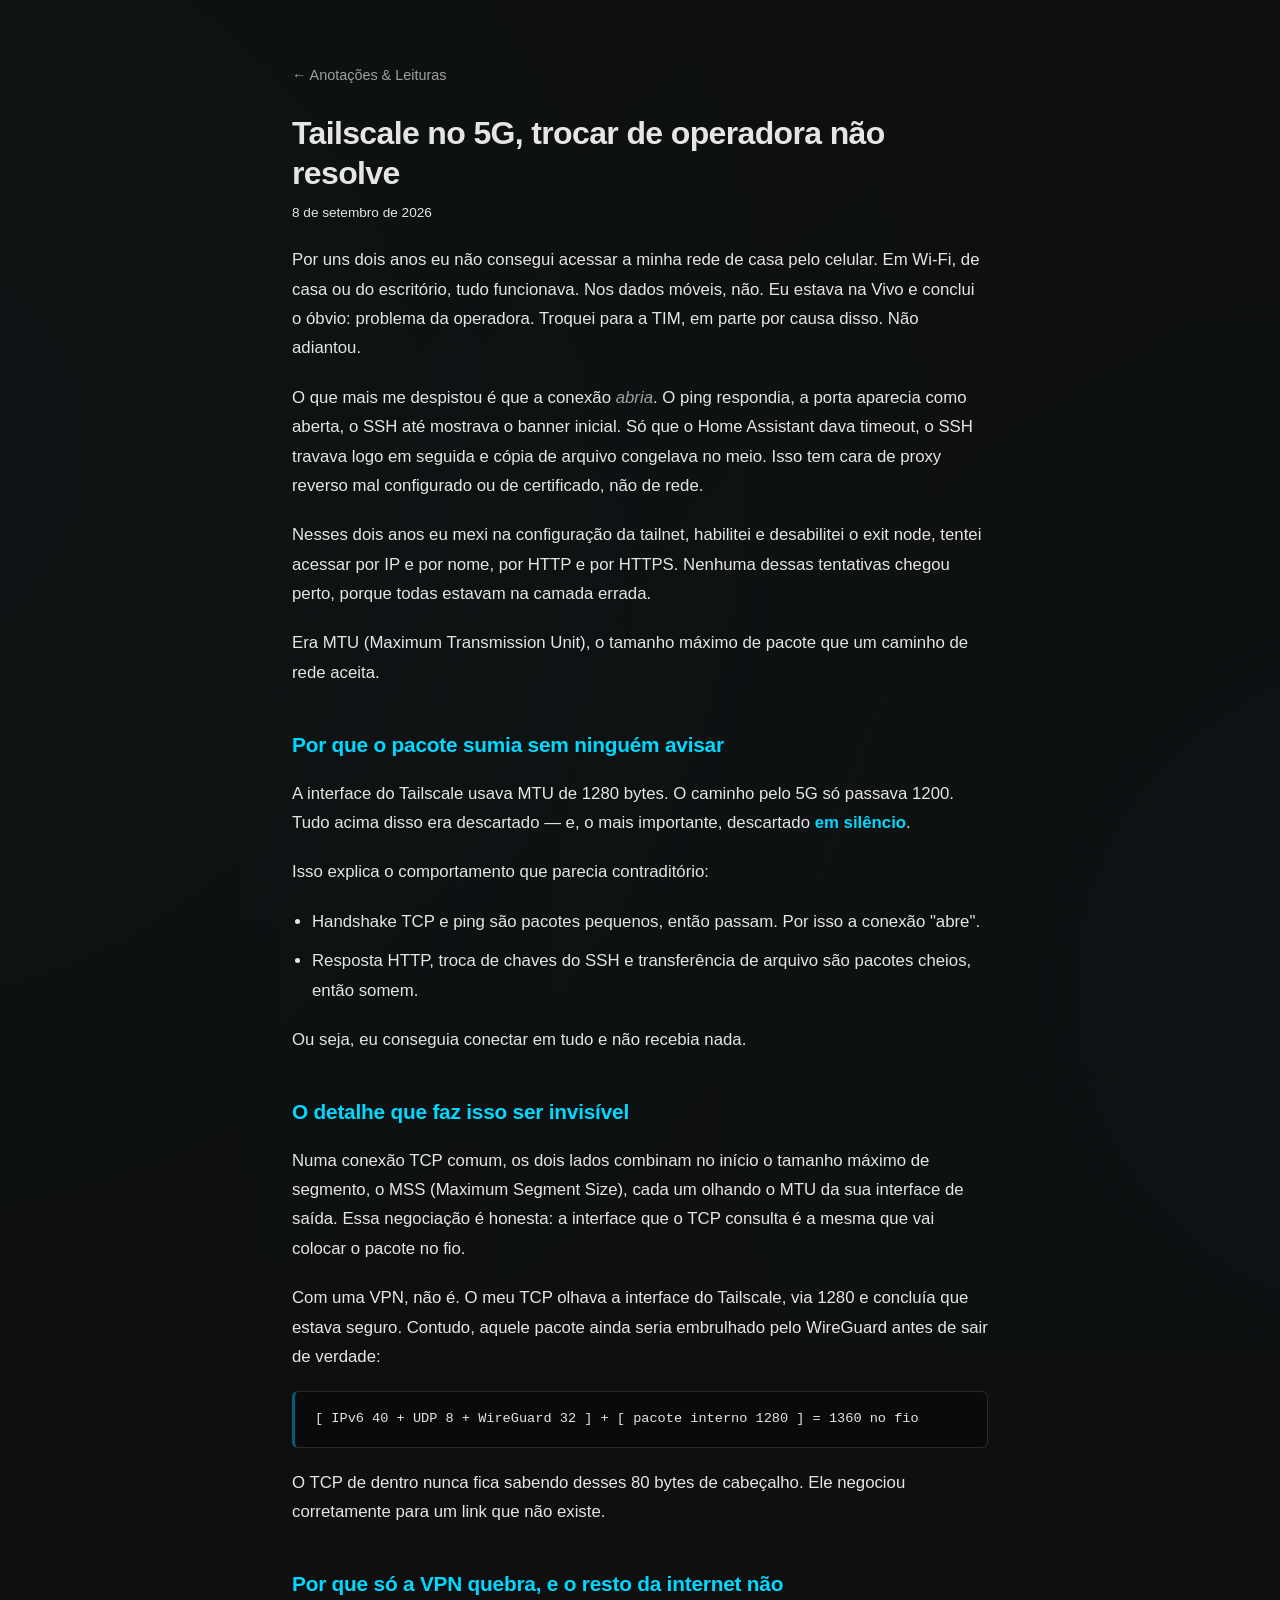
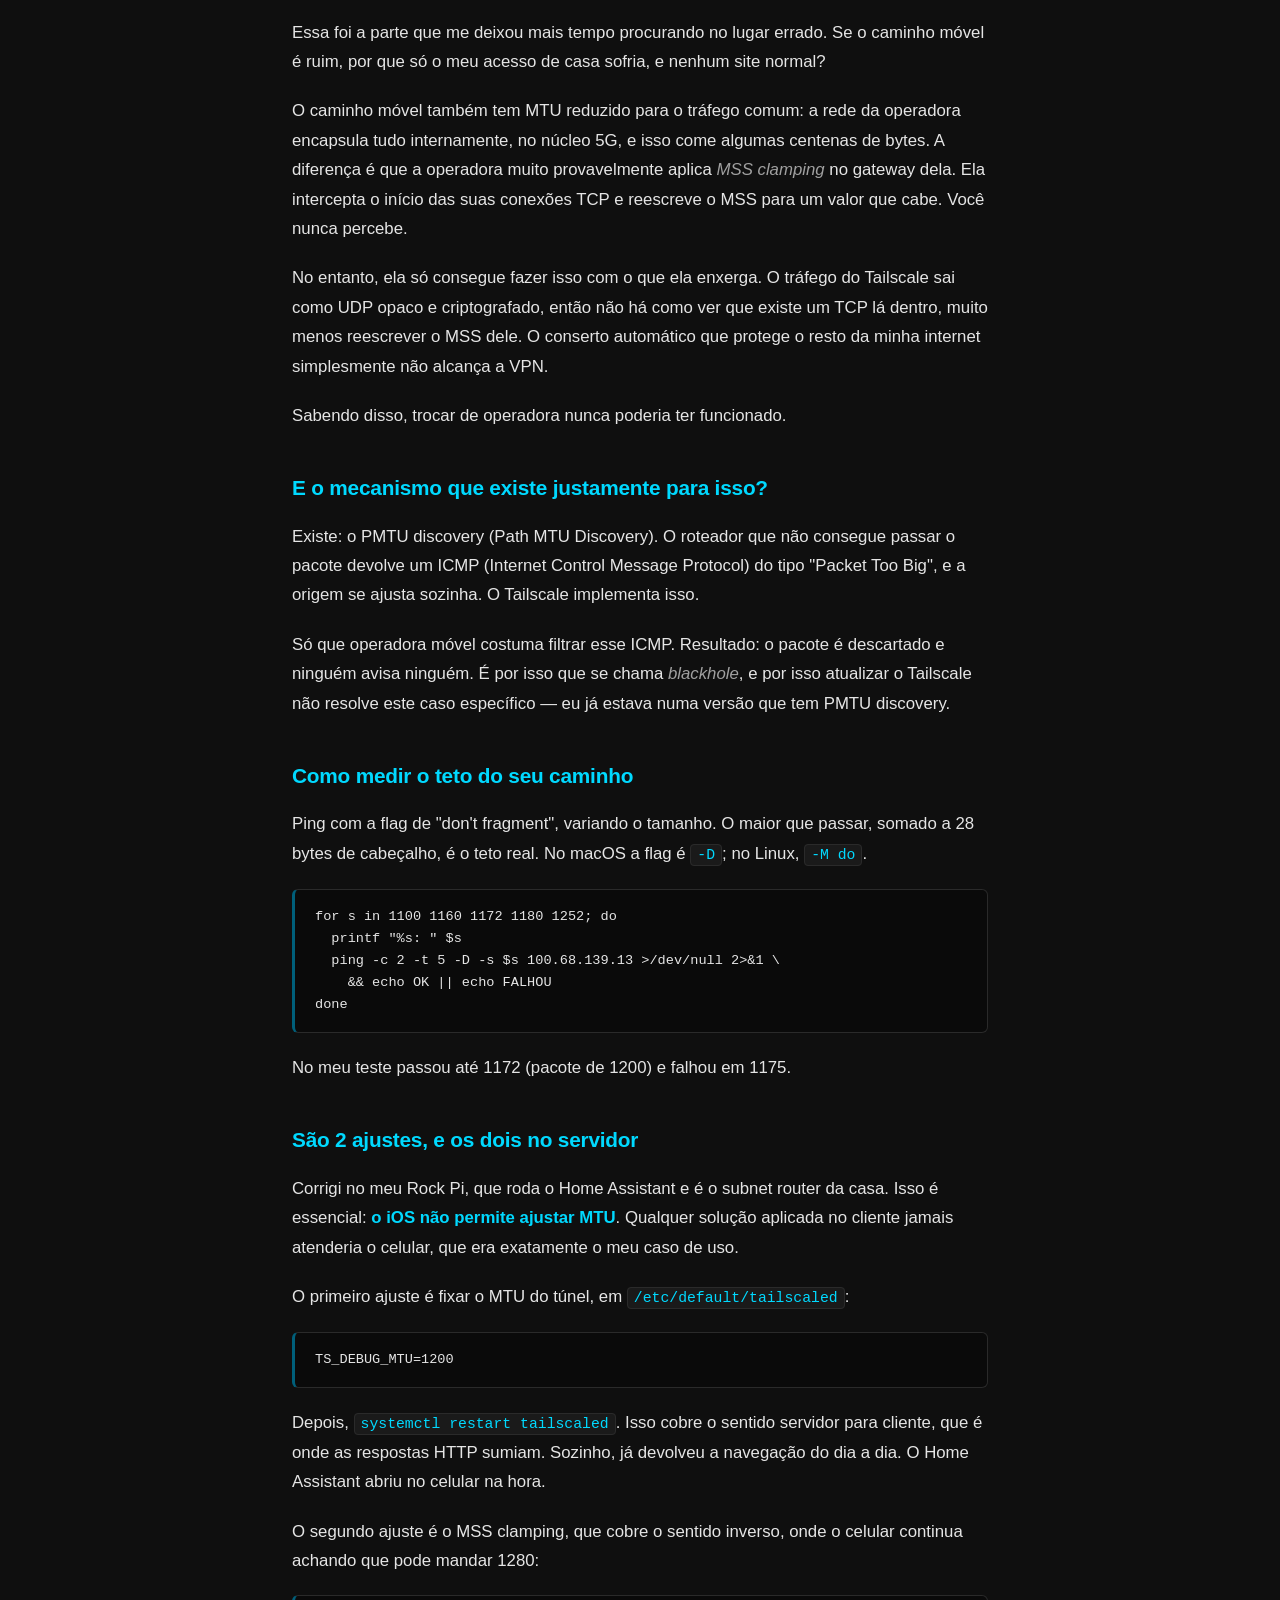
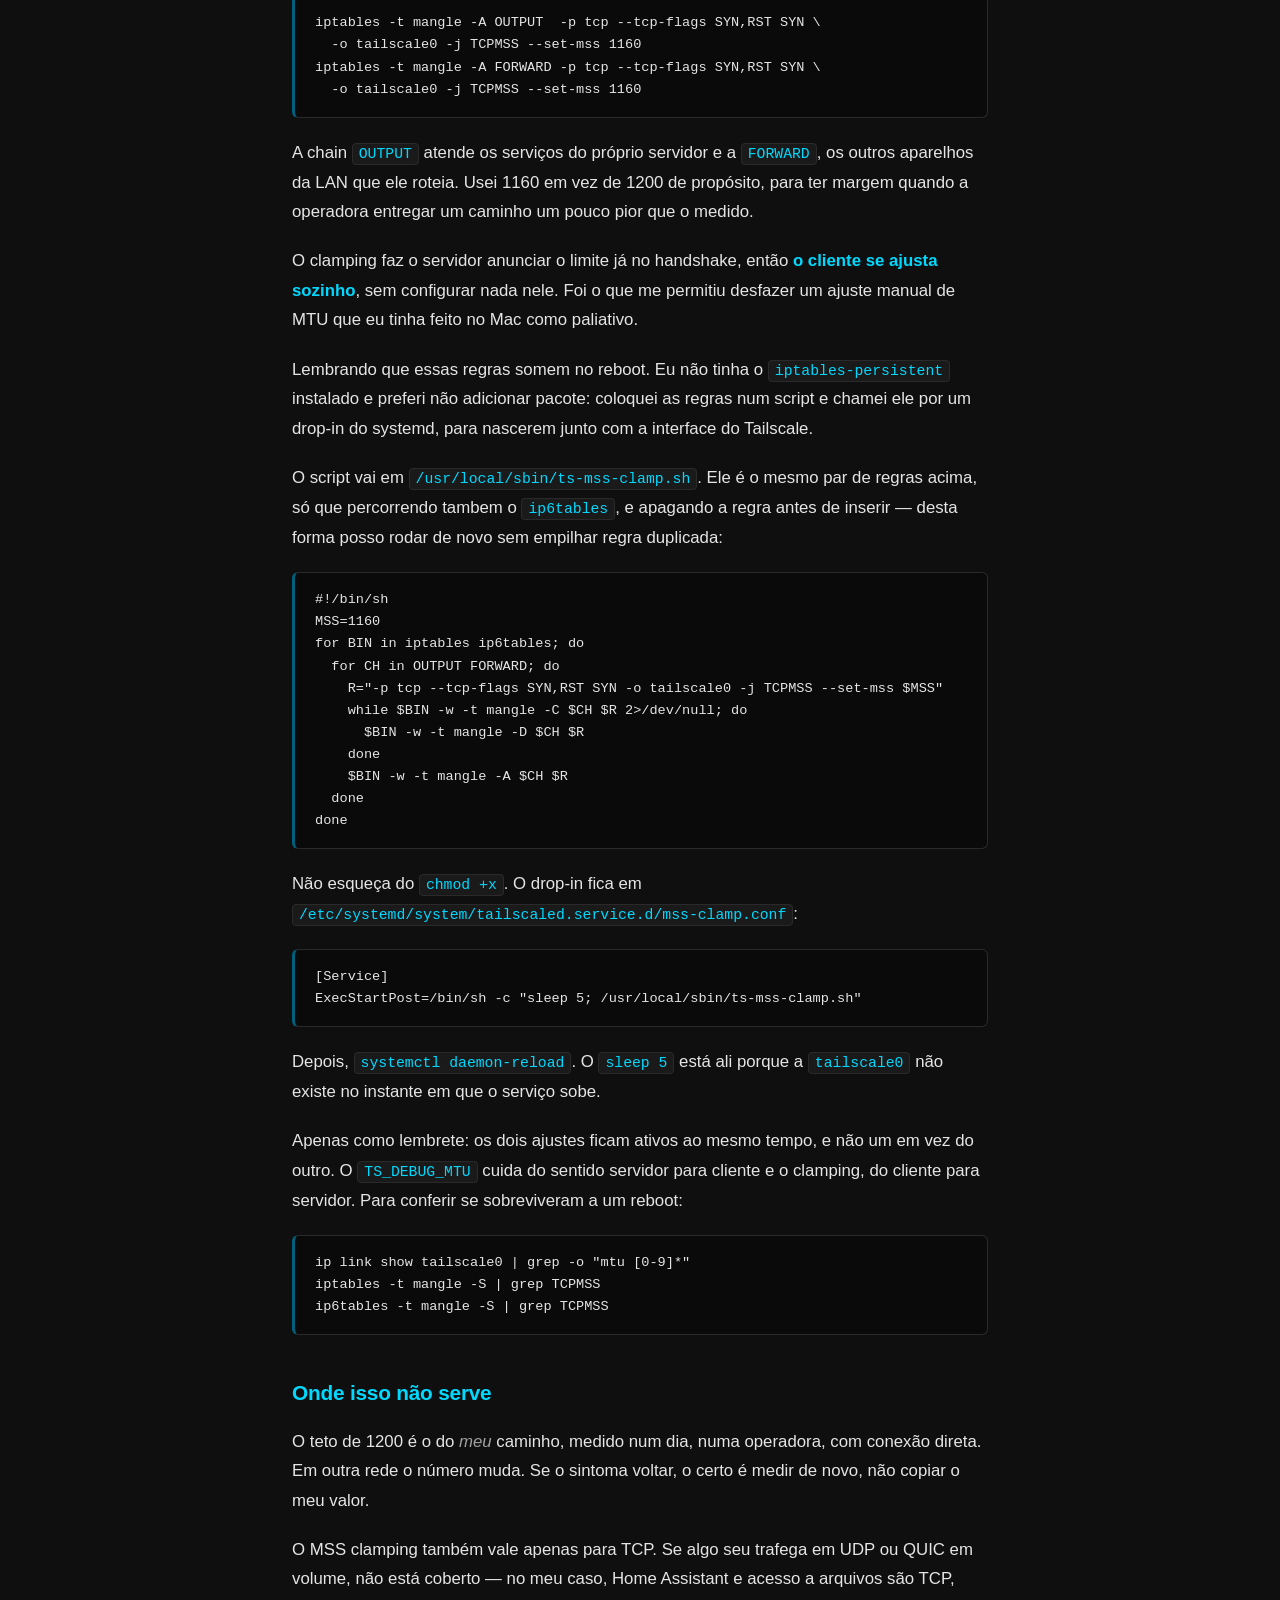
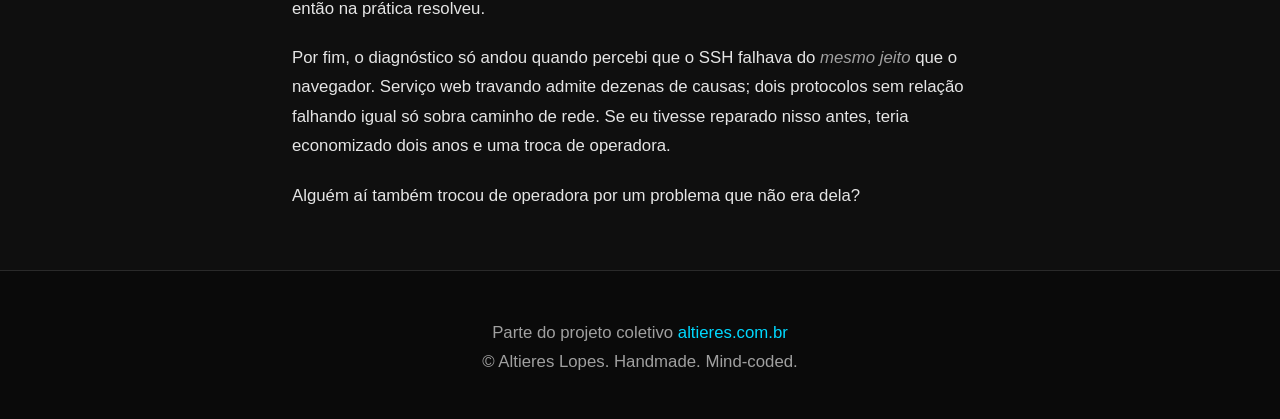
==== anotacoes/tailscale-mtu-5g.html @ 441e2f33 "Primeira anotação: Tailscale no 5G e MTU Estreia a seção Anotações & Leituras com o post sobre o ace" ====
<!DOCTYPE html>
<html lang="pt-br">
<head>
    <meta charset="UTF-8">
    <meta name="viewport" content="width=device-width, initial-scale=1.0">
    <title>Tailscale no 5G, trocar de operadora não resolve — Altieres Lopes</title>
    <meta name="description" content="Passei dois anos achando que o acesso remoto à minha rede de casa quebrava por culpa da operadora. Era MTU.">
    <link rel="stylesheet" href="../styles.css">
</head>
<body>
    <article class="post">
        <div class="container">
            <p class="post-back"><a href="../index.html#anotacoes">← Anotações &amp; Leituras</a></p>

            <h1 class="post-title">Tailscale no 5G, trocar de operadora não resolve</h1>
            <p class="post-meta"><time datetime="2026-09-08">8 de setembro de 2026</time></p>

            <p>Por uns dois anos eu não consegui acessar a minha rede de casa pelo
            celular. Em Wi-Fi, de casa ou do escritório, tudo funcionava. Nos dados
            móveis, não. Eu estava na Vivo e conclui o óbvio: problema da operadora.
            Troquei para a TIM, em parte por causa disso. Não adiantou.</p>

            <p>O que mais me despistou é que a conexão <em>abria</em>. O ping
            respondia, a porta aparecia como aberta, o SSH até mostrava o banner
            inicial. Só que o Home Assistant dava timeout, o SSH travava logo em
            seguida e cópia de arquivo congelava no meio. Isso tem cara de proxy
            reverso mal configurado ou de certificado, não de rede.</p>

            <p>Nesses dois anos eu mexi na configuração da tailnet, habilitei e
            desabilitei o exit node, tentei acessar por IP e por nome, por HTTP e
            por HTTPS. Nenhuma dessas tentativas chegou perto, porque todas
            estavam na camada errada.</p>

            <p>Era MTU (Maximum Transmission Unit), o tamanho máximo de pacote que
            um caminho de rede aceita.</p>

            <h2>Por que o pacote sumia sem ninguém avisar</h2>

            <p>A interface do Tailscale usava MTU de 1280 bytes. O caminho pelo 5G
            só passava 1200. Tudo acima disso era descartado — e, o mais
            importante, descartado <strong>em silêncio</strong>.</p>

            <p>Isso explica o comportamento que parecia contraditório:</p>

            <ul>
                <li>Handshake TCP e ping são pacotes pequenos, então passam. Por isso a conexão "abre".</li>
                <li>Resposta HTTP, troca de chaves do SSH e transferência de arquivo são pacotes cheios, então somem.</li>
            </ul>

            <p>Ou seja, eu conseguia conectar em tudo e não recebia nada.</p>

            <h2>O detalhe que faz isso ser invisível</h2>

            <p>Numa conexão TCP comum, os dois lados combinam no início o tamanho
            máximo de segmento, o MSS (Maximum Segment Size), cada um olhando o MTU
            da sua interface de saída. Essa negociação é honesta: a interface que o
            TCP consulta é a mesma que vai colocar o pacote no fio.</p>

            <p>Com uma VPN, não é. O meu TCP olhava a interface do Tailscale, via
            1280 e concluía que estava seguro. Contudo, aquele pacote ainda seria
            embrulhado pelo WireGuard antes de sair de verdade:</p>

            <pre><code>[ IPv6 40 + UDP 8 + WireGuard 32 ] + [ pacote interno 1280 ] = 1360 no fio</code></pre>

            <p>O TCP de dentro nunca fica sabendo desses 80 bytes de cabeçalho. Ele
            negociou corretamente para um link que não existe.</p>

            <h2>Por que só a VPN quebra, e o resto da internet não</h2>

            <p>Essa foi a parte que me deixou mais tempo procurando no lugar
            errado. Se o caminho móvel é ruim, por que só o meu acesso de casa
            sofria, e nenhum site normal?</p>

            <p>O caminho móvel também tem MTU reduzido para o tráfego comum: a rede
            da operadora encapsula tudo internamente, no núcleo 5G, e isso come
            algumas centenas de bytes. A diferença é que a operadora muito
            provavelmente aplica <em>MSS clamping</em> no gateway dela. Ela
            intercepta o início das suas conexões TCP e reescreve o MSS para um
            valor que cabe. Você nunca percebe.</p>

            <p>No entanto, ela só consegue fazer isso com o que ela enxerga. O
            tráfego do Tailscale sai como UDP opaco e criptografado, então não há
            como ver que existe um TCP lá dentro, muito menos reescrever o MSS
            dele. O conserto automático que protege o resto da minha internet
            simplesmente não alcança a VPN.</p>

            <p>Sabendo disso, trocar de operadora nunca poderia ter funcionado.</p>

            <h2>E o mecanismo que existe justamente para isso?</h2>

            <p>Existe: o PMTU discovery (Path MTU Discovery). O roteador que não
            consegue passar o pacote devolve um ICMP (Internet Control Message
            Protocol) do tipo "Packet Too Big", e a origem se ajusta sozinha. O
            Tailscale implementa isso.</p>

            <p>Só que operadora móvel costuma filtrar esse ICMP. Resultado: o
            pacote é descartado e ninguém avisa ninguém. É por isso que se chama
            <em>blackhole</em>, e por isso atualizar o Tailscale não resolve este
            caso específico — eu já estava numa versão que tem PMTU discovery.</p>

            <h2>Como medir o teto do seu caminho</h2>

            <p>Ping com a flag de "don't fragment", variando o tamanho. O maior
            que passar, somado a 28 bytes de cabeçalho, é o teto real. No macOS a
            flag é <code>-D</code>; no Linux, <code>-M do</code>.</p>

            <pre><code>for s in 1100 1160 1172 1180 1252; do
  printf "%s: " $s
  ping -c 2 -t 5 -D -s $s 100.68.139.13 >/dev/null 2>&1 \
    &amp;&amp; echo OK || echo FALHOU
done</code></pre>

            <p>No meu teste passou até 1172 (pacote de 1200) e falhou em 1175.</p>

            <h2>São 2 ajustes, e os dois no servidor</h2>

            <p>Corrigi no meu Rock Pi, que roda o Home Assistant e é o subnet
            router da casa. Isso é essencial: <strong>o iOS não permite ajustar
            MTU</strong>. Qualquer solução aplicada no cliente jamais atenderia o
            celular, que era exatamente o meu caso de uso.</p>

            <p>O primeiro ajuste é fixar o MTU do túnel, em
            <code>/etc/default/tailscaled</code>:</p>

            <pre><code>TS_DEBUG_MTU=1200</code></pre>

            <p>Depois, <code>systemctl restart tailscaled</code>. Isso cobre o
            sentido servidor para cliente, que é onde as respostas HTTP sumiam.
            Sozinho, já devolveu a navegação do dia a dia. O Home Assistant abriu
            no celular na hora.</p>

            <p>O segundo ajuste é o MSS clamping, que cobre o sentido inverso, onde
            o celular continua achando que pode mandar 1280:</p>

            <pre><code>iptables -t mangle -A OUTPUT  -p tcp --tcp-flags SYN,RST SYN \
  -o tailscale0 -j TCPMSS --set-mss 1160
iptables -t mangle -A FORWARD -p tcp --tcp-flags SYN,RST SYN \
  -o tailscale0 -j TCPMSS --set-mss 1160</code></pre>

            <p>A chain <code>OUTPUT</code> atende os serviços do próprio servidor e
            a <code>FORWARD</code>, os outros aparelhos da LAN que ele roteia. Usei
            1160 em vez de 1200 de propósito, para ter margem quando a operadora
            entregar um caminho um pouco pior que o medido.</p>

            <p>O clamping faz o servidor anunciar o limite já no handshake, então
            <strong>o cliente se ajusta sozinho</strong>, sem configurar nada nele.
            Foi o que me permitiu desfazer um ajuste manual de MTU que eu tinha
            feito no Mac como paliativo.</p>

            <p>Lembrando que essas regras somem no reboot. Eu não tinha o
            <code>iptables-persistent</code> instalado e preferi não adicionar
            pacote: coloquei as regras num script e chamei ele por um drop-in do
            systemd, para nascerem junto com a interface do Tailscale.</p>

            <p>O script vai em <code>/usr/local/sbin/ts-mss-clamp.sh</code>. Ele é
            o mesmo par de regras acima, só que percorrendo tambem o
            <code>ip6tables</code>, e apagando a regra antes de inserir — desta
            forma posso rodar de novo sem empilhar regra duplicada:</p>

            <pre><code>#!/bin/sh
MSS=1160
for BIN in iptables ip6tables; do
  for CH in OUTPUT FORWARD; do
    R="-p tcp --tcp-flags SYN,RST SYN -o tailscale0 -j TCPMSS --set-mss $MSS"
    while $BIN -w -t mangle -C $CH $R 2>/dev/null; do
      $BIN -w -t mangle -D $CH $R
    done
    $BIN -w -t mangle -A $CH $R
  done
done</code></pre>

            <p>Não esqueça do <code>chmod +x</code>. O drop-in fica em
            <code>/etc/systemd/system/tailscaled.service.d/mss-clamp.conf</code>:</p>

            <pre><code>[Service]
ExecStartPost=/bin/sh -c "sleep 5; /usr/local/sbin/ts-mss-clamp.sh"</code></pre>

            <p>Depois, <code>systemctl daemon-reload</code>. O
            <code>sleep 5</code> está ali porque a <code>tailscale0</code> não
            existe no instante em que o serviço sobe.</p>

            <p>Apenas como lembrete: os dois ajustes ficam ativos ao mesmo tempo, e
            não um em vez do outro. O <code>TS_DEBUG_MTU</code> cuida do sentido
            servidor para cliente e o clamping, do cliente para servidor. Para
            conferir se sobreviveram a um reboot:</p>

            <pre><code>ip link show tailscale0 | grep -o "mtu [0-9]*"
iptables -t mangle -S | grep TCPMSS
ip6tables -t mangle -S | grep TCPMSS</code></pre>

            <h2>Onde isso não serve</h2>

            <p>O teto de 1200 é o do <em>meu</em> caminho, medido num dia, numa
            operadora, com conexão direta. Em outra rede o número muda. Se o
            sintoma voltar, o certo é medir de novo, não copiar o meu valor.</p>

            <p>O MSS clamping também vale apenas para TCP. Se algo seu trafega em
            UDP ou QUIC em volume, não está coberto — no meu caso, Home Assistant e
            acesso a arquivos são TCP, então na prática resolveu.</p>

            <p>Por fim, o diagnóstico só andou quando percebi que o SSH falhava do
            <em>mesmo jeito</em> que o navegador. Serviço web travando admite
            dezenas de causas; dois protocolos sem relação falhando igual só sobra
            caminho de rede. Se eu tivesse reparado nisso antes, teria economizado
            dois anos e uma troca de operadora.</p>

            <p>Alguém aí também trocou de operadora por um problema que não era
            dela?</p>
        </div>
    </article>

    <footer>
        <div class="container">
            <p>Parte do projeto coletivo <a href="https://altieres.com.br" target="_blank">altieres.com.br</a></p>
            <p>© Altieres Lopes. Handmade. Mind-coded.</p>
        </div>
    </footer>
</body>
</html>
---- styles.css ----
* {
    margin: 0;
    padding: 0;
    box-sizing: border-box;
}

:root {
    --bg-dark: #0f0f0f;
    --bg-darker: #0a0a0a;
    --bg-card: #1a1a1a;
    --text-primary: #e5e5e5;
    --text-secondary: #a0a0a0;
    --accent-cyan: #00d9ff;
    --accent-blue: #0096c7;
    --accent-dim: #005f7a;
    --border-color: #2a2a2a;
}

body {
    font-family: -apple-system, BlinkMacSystemFont, "Segoe UI", "Roboto", "Oxygen", "Ubuntu", "Cantarell", sans-serif;
    background: var(--bg-dark);
    color: var(--text-primary);
    line-height: 1.7;
    overflow-x: hidden;
}

/* Background subtle effect */
body::before {
    content: "";
    position: fixed;
    top: -50%;
    left: -50%;
    width: 200%;
    height: 200%;
    background:
        radial-gradient(circle at 20% 50%, rgba(0, 217, 255, 0.03) 0%, transparent 50%),
        radial-gradient(circle at 80% 80%, rgba(0, 150, 199, 0.03) 0%, transparent 50%);
    z-index: -1;
    animation: bgShift 20s ease infinite;
}

@keyframes bgShift {
    0%, 100% { transform: translate(0, 0); }
    50% { transform: translate(-10%, -10%); }
}

.container {
    max-width: 900px;
    margin: 0 auto;
    padding: 0 2rem;
}

/* Header / Hero */
header {
    min-height: 100vh;
    display: flex;
    flex-direction: column;
    justify-content: center;
    align-items: center;
    text-align: center;
    position: relative;
    border-bottom: 1px solid var(--border-color);
}

.logo-container {
    margin: 0 auto 2rem;
    animation: fadeInDown 1s ease;
    width: 200px;
    height: 200px;
    border-radius: 50%;
    overflow: hidden;
    position: relative;
    box-shadow: 0 0 30px rgba(0, 217, 255, 0.3);
    transition: box-shadow 0.3s ease;
}

.logo-container img {
    position: absolute;
    inset: 0;
    width: 100%;
    height: 100%;
    object-fit: cover;
    object-position: center;
    transition: transform 0.3s ease;
    transform-origin: center;
}

.logo-container:hover {
    box-shadow: 0 0 40px rgba(0, 217, 255, 0.5);
}

.logo-container img:hover {
    transform: scale(1.05);
}

h1 {
    font-size: 3.5rem;
    font-weight: 700;
    margin-bottom: 0.5rem;
    letter-spacing: -0.02em;
    animation: fadeInUp 1s ease 0.2s both;
}

.tagline {
    font-size: 1.5rem;
    color: var(--text-secondary);
    font-weight: 300;
    letter-spacing: 0.05em;
    animation: fadeInUp 1s ease 0.4s both;
}

.tagline span {
    color: var(--accent-cyan);
}

/* Scroll indicator */
.scroll-indicator {
    position: absolute;
    bottom: 2rem;
    left: 50%;
    transform: translateX(-50%);
    animation: bounce 2s infinite;
    opacity: 0.5;
}

@keyframes bounce {
    0%, 20%, 50%, 80%, 100% { transform: translateX(-50%) translateY(0); }
    40% { transform: translateX(-50%) translateY(-10px); }
    60% { transform: translateX(-50%) translateY(-5px); }
}

.scroll-indicator span {
    display: block;
    width: 25px;
    height: 40px;
    border: 2px solid var(--accent-cyan);
    border-radius: 20px;
    position: relative;
}

.scroll-indicator span::after {
    content: "";
    position: absolute;
    top: 8px;
    left: 50%;
    transform: translateX(-50%);
    width: 6px;
    height: 6px;
    background: var(--accent-cyan);
    border-radius: 50%;
    animation: scroll 2s infinite;
}

@keyframes scroll {
    0% { opacity: 0; transform: translate(-50%, -10px); }
    50% { opacity: 1; transform: translate(-50%, 5px); }
    100% { opacity: 0; transform: translate(-50%, 20px); }
}

/* Navigation */
nav {
    position: fixed;
    top: 0;
    left: 0;
    right: 0;
    background: rgba(15, 15, 15, 0.8);
    backdrop-filter: blur(10px);
    padding: 1.5rem 0;
    z-index: 1000;
    border-bottom: 1px solid rgba(42, 42, 42, 0.5);
}

nav ul {
    display: flex;
    justify-content: center;
    gap: 2rem;
    list-style: none;
}

nav a {
    color: var(--text-primary);
    text-decoration: none;
    font-weight: 500;
    letter-spacing: 0.08em;
    text-transform: uppercase;
    font-size: 0.85rem;
    transition: color 0.2s ease;
}

nav a:hover {
    color: var(--accent-cyan);
}

main {
    margin-top: 15vh;
}

section {
    padding: 5rem 0;
}

section:nth-child(even) {
    background: var(--bg-darker);
}

h2 {
    font-size: 2.5rem;
    margin-bottom: 1rem;
    letter-spacing: -0.01em;
}

p, li {
    color: var(--text-secondary);
    font-size: 1.05rem;
}

/* Section specific styling */
#sobre .intro {
    display: grid;
    grid-template-columns: repeat(auto-fit, minmax(250px, 1fr));
    gap: 2rem;
    align-items: center;
}

#sobre .intro p {
    color: var(--text-primary);
    font-size: 1.2rem;
}

.highlight {
    color: var(--accent-cyan);
}

.details {
    margin-top: 2rem;
    display: grid;
    grid-template-columns: repeat(auto-fit, minmax(250px, 1fr));
    gap: 2rem;
}

.details div {
    background: var(--bg-card);
    border-radius: 12px;
    padding: 2rem;
    border: 1px solid rgba(0, 217, 255, 0.1);
    box-shadow: 0 10px 40px rgba(0, 0, 0, 0.4);
    transition: transform 0.3s ease, border 0.3s ease;
}

.details div:hover {
    transform: translateY(-5px);
    border: 1px solid rgba(0, 217, 255, 0.3);
}

.details h3 {
    margin-bottom: 0.5rem;
    color: var(--accent-cyan);
    font-size: 1.3rem;
}

.details p {
    margin-bottom: 0.5rem;
}

/* Skills */
.skills-grid {
    display: grid;
    grid-template-columns: repeat(auto-fit, minmax(200px, 1fr));
    gap: 2rem;
    margin-top: 2rem;
}

.skill-card {
    background: var(--bg-card);
    border-radius: 12px;
    padding: 1.8rem;
    border: 1px solid rgba(0, 217, 255, 0.1);
    box-shadow: 0 10px 40px rgba(0, 0, 0, 0.4);
    transition: transform 0.3s ease, border 0.3s ease;
}

.skill-card:hover {
    transform: translateY(-5px);
    border: 1px solid rgba(0, 217, 255, 0.3);
}

.skill-card h3 {
    color: var(--accent-cyan);
    margin-bottom: 1rem;
}

.skill-card ul {
    list-style: none;
    line-height: 2;
}

.skill-card ul li::before {
    content: "•";
    margin-right: 0.5rem;
    color: var(--accent-cyan);
}

/* Projects */
.projects-grid {
    display: grid;
    grid-template-columns: repeat(auto-fit, minmax(250px, 1fr));
    gap: 2rem;
    margin-top: 3rem;
}

.card {
    background: var(--bg-card);
    border-radius: 12px;
    padding: 1.8rem;
    border: 1px solid rgba(0, 217, 255, 0.1);
    box-shadow: 0 10px 40px rgba(0, 0, 0, 0.4);
    transition: transform 0.3s ease, border 0.3s ease;
    text-decoration: none;
    color: inherit;
}

.card:hover {
    transform: translateY(-5px);
    border: 1px solid rgba(0, 217, 255, 0.3);
}

.card h3 {
    color: var(--accent-cyan);
    margin-bottom: 0.5rem;
}

.card p {
    color: var(--text-secondary);
}

/* Lab list */
.lab-list {
    margin-top: 2rem;
    list-style: none;
    display: grid;
    gap: 1.5rem;
}

.lab-list li {
    background: var(--bg-card);
    padding: 1.5rem;
    border-radius: 12px;
    border: 1px solid rgba(0, 217, 255, 0.1);
    box-shadow: 0 10px 40px rgba(0, 0, 0, 0.4);
}

/* Contact form */
form {
    margin-top: 2rem;
    display: flex;
    flex-direction: column;
    gap: 1.2rem;
}

label {
    font-weight: 500;
    color: var(--text-primary);
}

input, textarea {
    width: 100%;
    padding: 0.9rem 1rem;
    background: var(--bg-card);
    border: 1px solid rgba(0, 217, 255, 0.2);
    border-radius: 8px;
    color: var(--text-primary);
    transition: border 0.3s ease, box-shadow 0.3s ease;
}

input:focus, textarea:focus {
    outline: none;
    border: 1px solid rgba(0, 217, 255, 0.6);
    box-shadow: 0 0 15px rgba(0, 217, 255, 0.2);
}

textarea {
    height: 180px;
    resize: vertical;
}

button {
    padding: 0.9rem 1.5rem;
    background: linear-gradient(90deg, var(--accent-blue), var(--accent-cyan));
    border: none;
    border-radius: 8px;
    color: var(--bg-dark);
    font-weight: 600;
    cursor: pointer;
    transition: transform 0.3s ease, box-shadow 0.3s ease;
}

button:hover {
    transform: translateY(-3px);
    box-shadow: 0 10px 25px rgba(0, 217, 255, 0.3);
}

#my-form-status {
    text-align: center;
    font-weight: 500;
}

#my-form-status.success {
    color: #4ade80;
}

#my-form-status.error {
    color: #f87171;
}

/* Footer */
footer {
    padding: 3rem 0;
    background: var(--bg-darker);
    border-top: 1px solid var(--border-color);
}

footer p {
    color: var(--text-secondary);
    text-align: center;
}

footer a {
    color: var(--accent-cyan);
    text-decoration: none;
}

footer a:hover {
    text-decoration: underline;
}

/* Animations */
@keyframes fadeInUp {
    from {
        opacity: 0;
        transform: translateY(20px);
    }
    to {
        opacity: 1;
        transform: translateY(0);
    }
}

@keyframes fadeInDown {
    from {
        opacity: 0;
        transform: translateY(-20px);
    }
    to {
        opacity: 1;
        transform: translateY(0);
    }
}

/* Responsive */
@media (max-width: 768px) {
    h1 {
        font-size: 2.5rem;
    }

    .tagline {
        font-size: 1.2rem;
    }

    nav ul {
        flex-wrap: wrap;
        gap: 1rem;
    }

    header {
        padding: 2rem 0;
    }

    .logo-container {
        width: 150px;
        height: 150px;
    }

    .details {
        grid-template-columns: 1fr;
    }

    .skills-grid {
        grid-template-columns: 1fr;
    }

    .projects-grid {
        grid-template-columns: 1fr;
    }
}

/* Utility classes */
.section-caption {
    font-size: 1rem;
    color: var(--text-secondary);
    letter-spacing: 0.02em;
}

.separator {
    height: 1px;
    background: linear-gradient(90deg, transparent, rgba(0, 217, 255, 0.3), transparent);
    margin: 3rem 0;
}

.quote {
    font-style: italic;
    margin: 2rem 0;
    padding: 1.5rem;
    background: rgba(0, 217, 255, 0.05);
    border-left: 3px solid var(--accent-cyan);
    border-radius: 8px;
}

.mosaic {
    display: grid;
    grid-template-columns: repeat(auto-fit, minmax(200px, 1fr));
    gap: 1rem;
    margin-top: 2rem;
}

.mosaic img {
    width: 100%;
    border-radius: 12px;
    border: 1px solid rgba(0, 217, 255, 0.1);
}

.projects-grid .card:nth-child(odd) {
    border-color: rgba(0, 217, 255, 0.2);
}

.projects-grid .card:nth-child(even) {
    border-color: rgba(0, 217, 255, 0.1);
}

@media (prefers-reduced-motion: reduce) {
    *, *::before, *::after {
        animation-duration: 0.01ms !important;
        animation-iteration-count: 1 !important;
        transition-duration: 0.01ms !important;
        scroll-behavior: auto !important;
    }
}

/* ============ Posts (Anotações) ============ */
.post {
    padding: 60px 0 40px;
    max-width: 760px;
    margin: 0 auto;
}

.post .container {
    text-align: left;
}

.post-back a {
    color: var(--text-secondary);
    text-decoration: none;
    font-size: 0.9rem;
}

.post-back a:hover {
    color: var(--accent-cyan);
}

.post-title {
    font-size: 2rem;
    line-height: 1.25;
    margin: 24px 0 8px;
    color: var(--text-primary);
    text-align: left;
}

.post-meta {
    color: var(--text-secondary);
    font-size: 0.85rem;
    margin-bottom: 40px;
}

.post h2 {
    font-size: 1.3rem;
    text-align: left;
    margin: 40px 0 16px;
    color: var(--accent-cyan);
}

.post p {
    line-height: 1.75;
    color: var(--text-primary);
    margin: 0 0 20px;
}

.post li {
    line-height: 1.75;
    color: var(--text-primary);
}

.post ul {
    margin: 0 0 20px 20px;
}

.post li {
    margin-bottom: 10px;
}

.post strong {
    color: var(--accent-cyan);
}

.post em {
    color: var(--text-secondary);
    font-style: italic;
}

/* Código */
.post code {
    font-family: "SF Mono", "Menlo", "Consolas", monospace;
    font-size: 0.88em;
    background: var(--bg-card);
    border: 1px solid var(--border-color);
    border-radius: 4px;
    padding: 2px 6px;
    color: var(--accent-cyan);
}

.post pre {
    background: var(--bg-darker);
    border: 1px solid var(--border-color);
    border-left: 3px solid var(--accent-dim);
    border-radius: 6px;
    padding: 16px 20px;
    margin: 20px 0;
    overflow-x: auto;
}

.post pre code {
    background: none;
    border: none;
    padding: 0;
    color: var(--text-primary);
    font-size: 0.85rem;
    line-height: 1.6;
    white-space: pre;
}

/* Lista de anotações na home */
.notes-list {
    list-style: none;
    margin: 24px 0 0;
    padding: 0;
}

.notes-list li {
    border-bottom: 1px solid var(--border-color);
    padding: 16px 0;
}

.notes-list li:last-child {
    border-bottom: none;
}

.notes-list a {
    color: var(--text-primary);
    text-decoration: none;
    font-size: 1.05rem;
}

.notes-list a:hover {
    color: var(--accent-cyan);
}

.notes-list .note-date {
    display: block;
    color: var(--text-secondary);
    font-size: 0.8rem;
    margin-top: 4px;
}

@media (max-width: 600px) {
    .post-title { font-size: 1.5rem; }
    .post pre { padding: 12px 14px; }
    .post pre code { font-size: 0.78rem; }
}
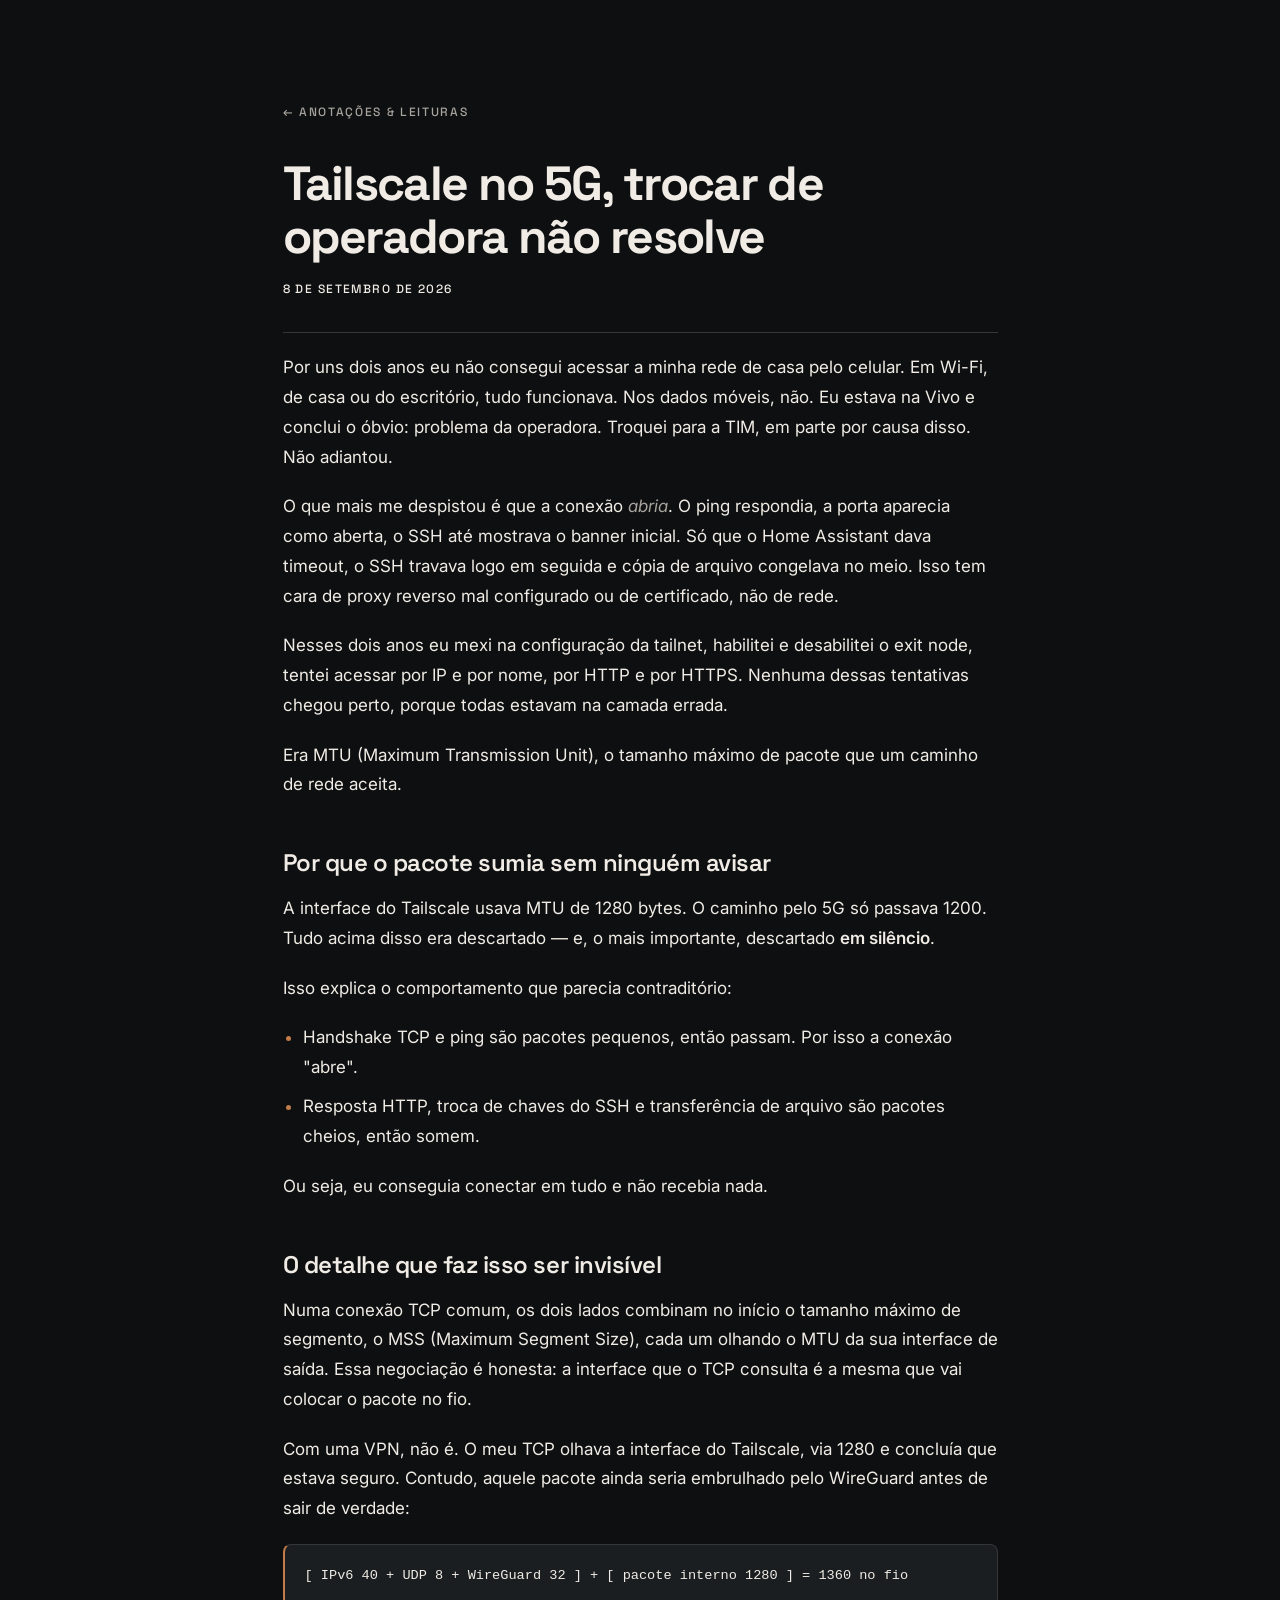
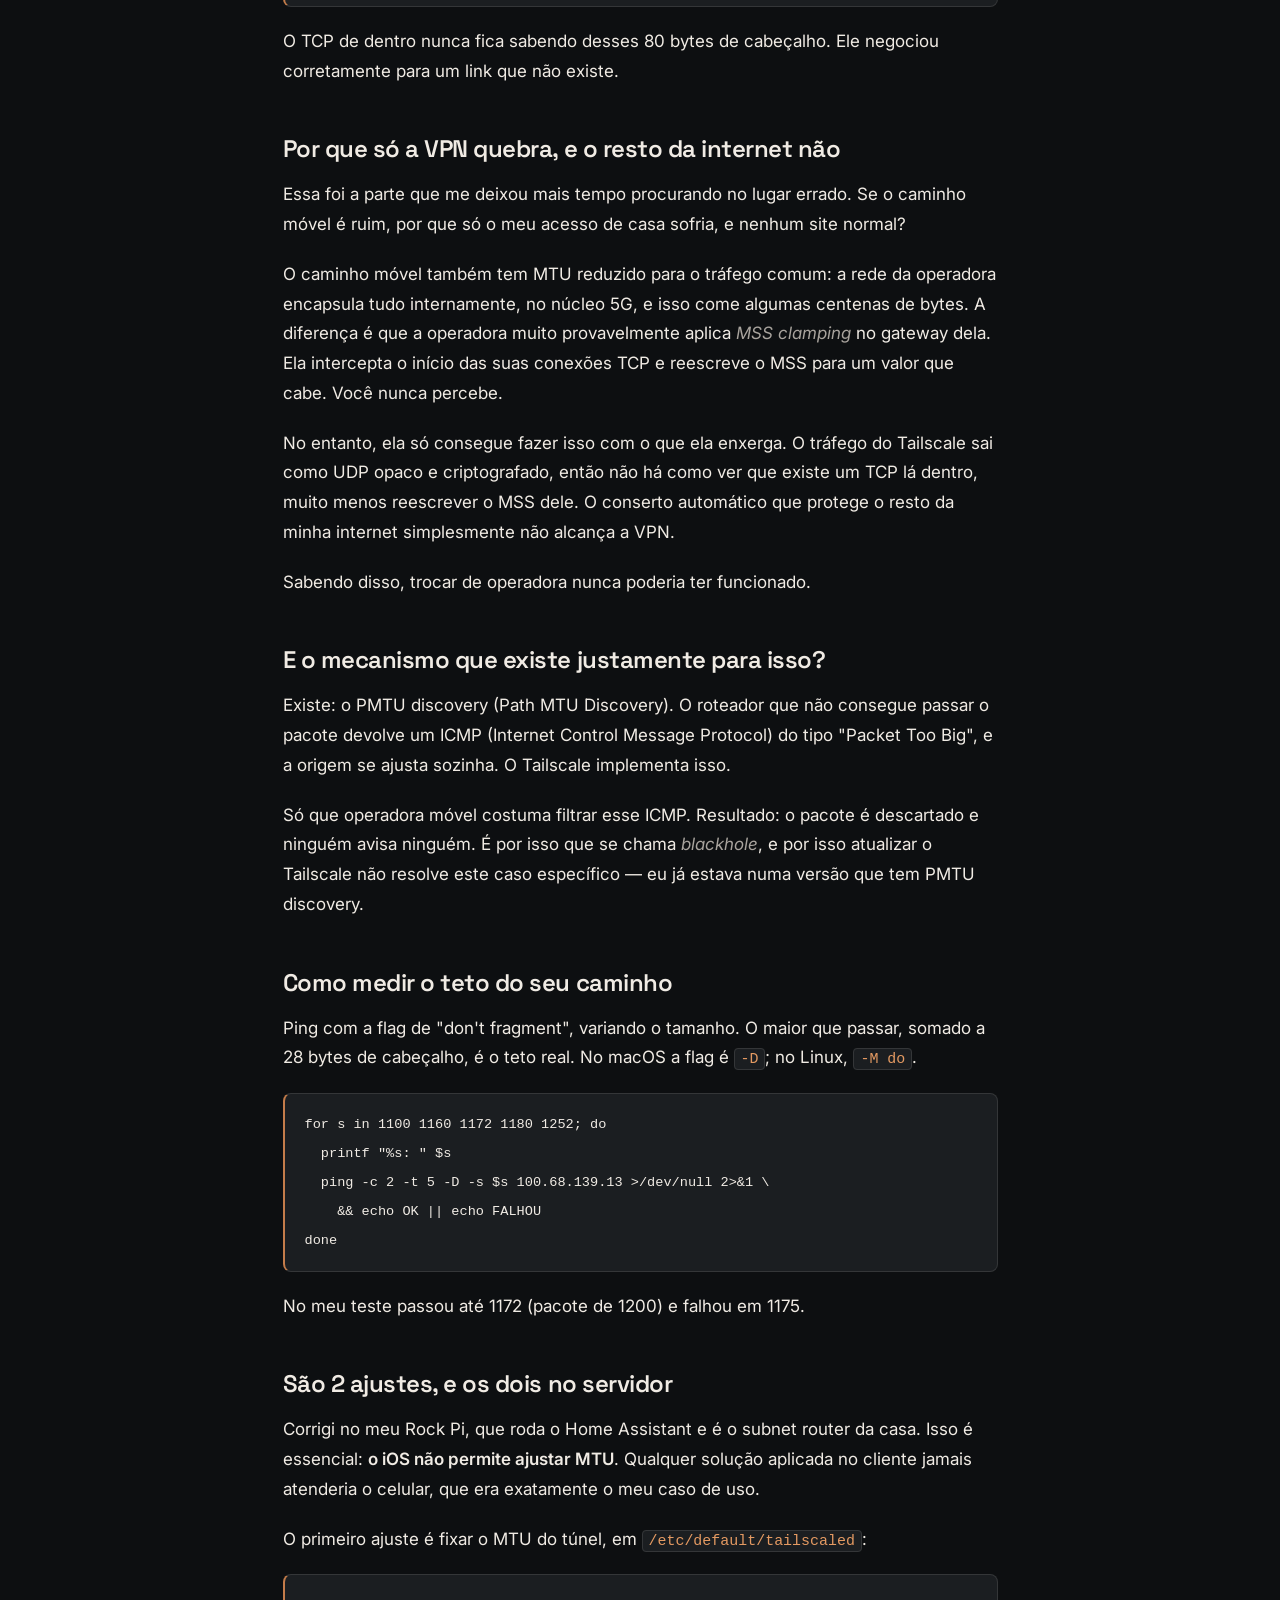
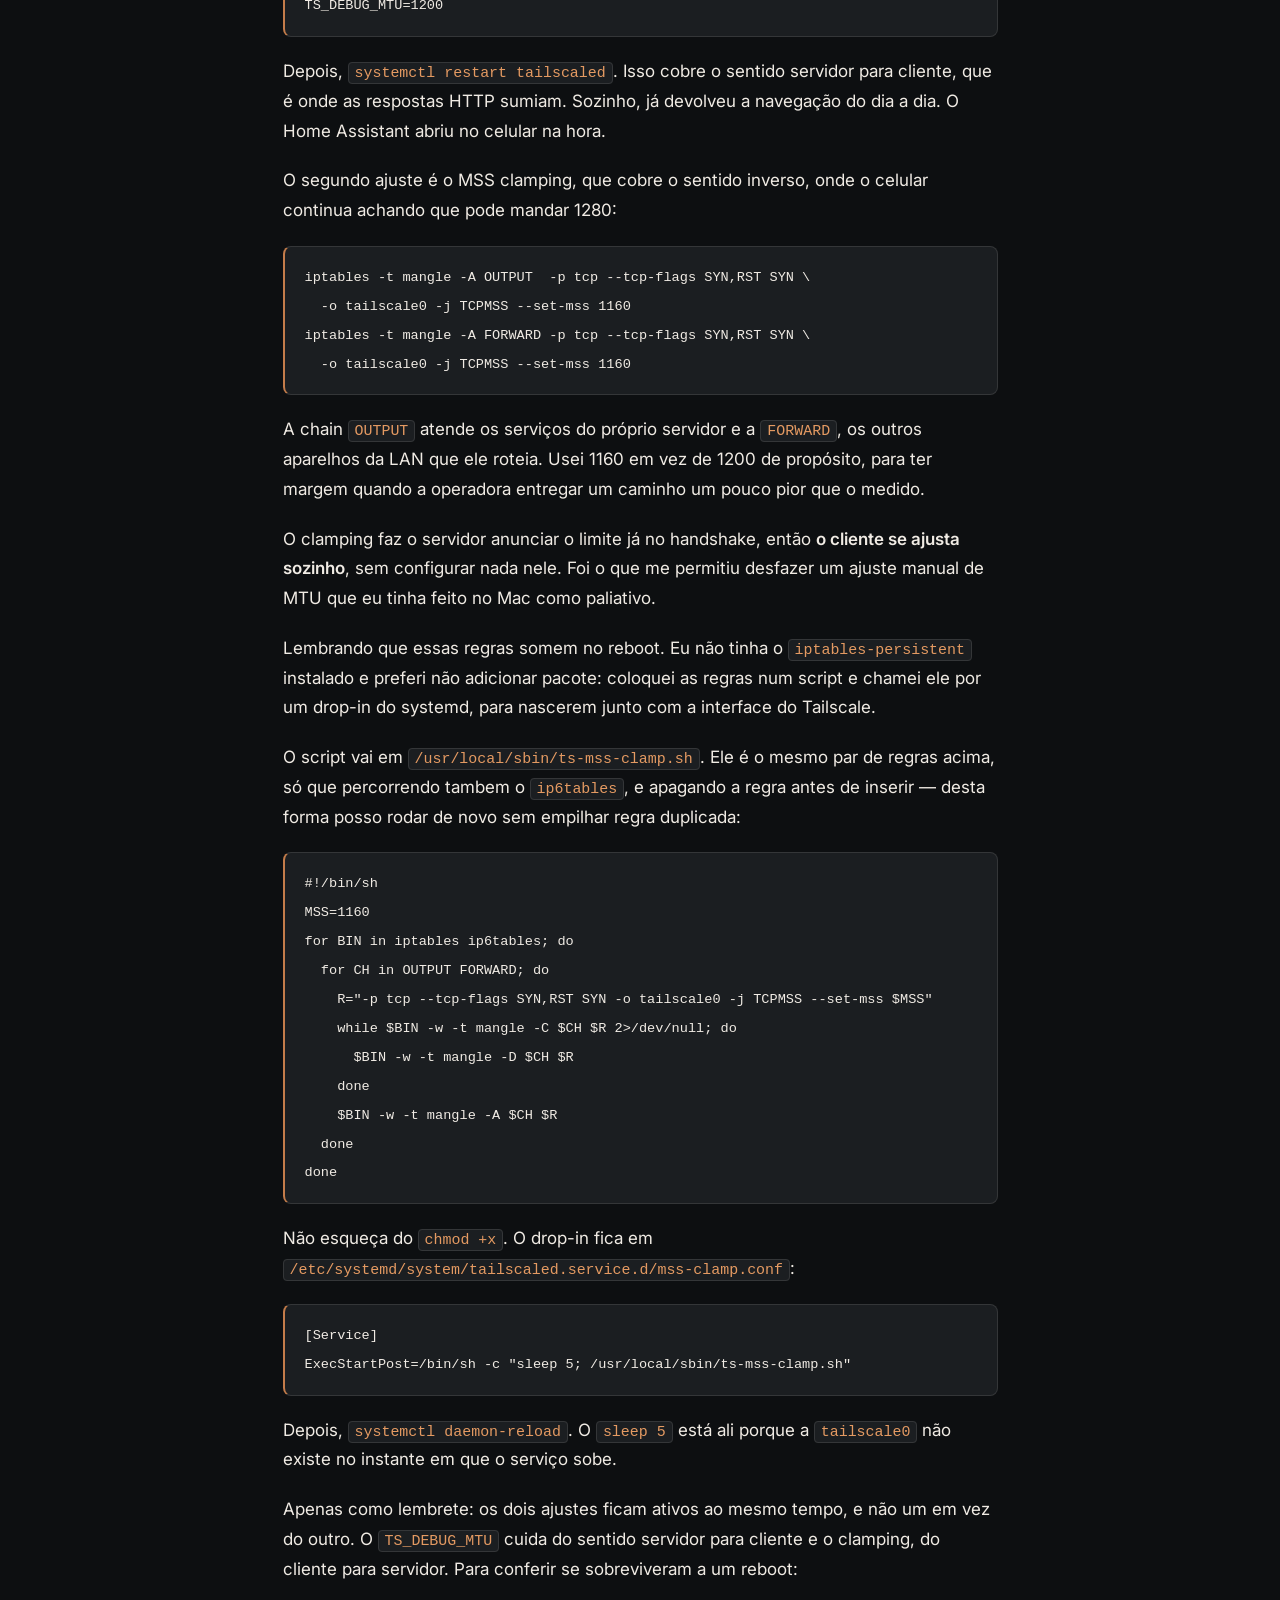
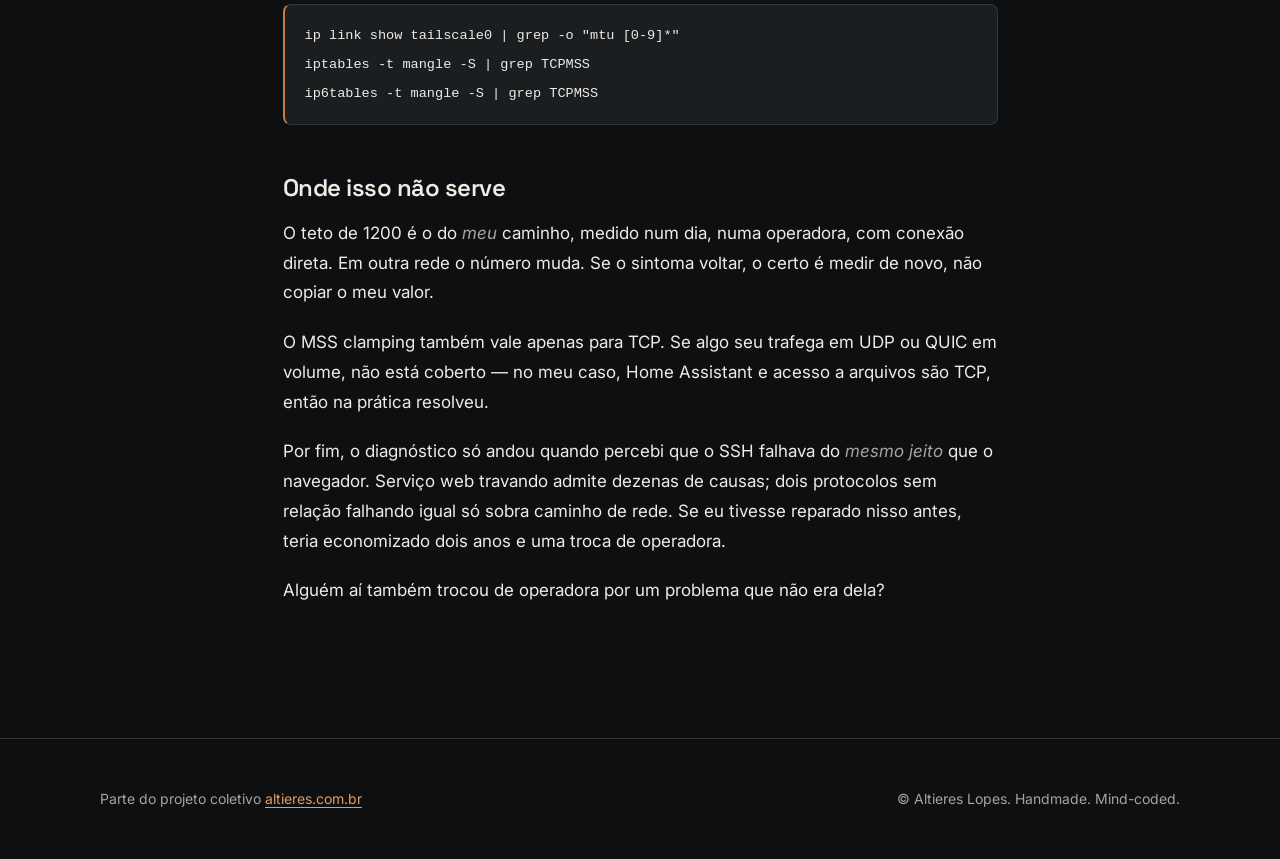
==== commit 3aab1468: "Nova identidade visual: Handmade. Mind-coded. Paleta grafite/marfim/cobre, Space Grotesk + Inter, no" ====
--- a/anotacoes/tailscale-mtu-5g.html
+++ b/anotacoes/tailscale-mtu-5g.html
@@ -5,6 +5,12 @@
     <meta name="viewport" content="width=device-width, initial-scale=1.0">
     <title>Tailscale no 5G, trocar de operadora não resolve — Altieres Lopes</title>
     <meta name="description" content="Passei dois anos achando que o acesso remoto à minha rede de casa quebrava por culpa da operadora. Era MTU.">
+    <meta name="theme-color" content="#0D0F11">
+    <link rel="icon" type="image/png" href="../assets/favicon.png">
+    <link rel="apple-touch-icon" href="../assets/apple-touch-icon.png">
+    <link rel="preconnect" href="https://fonts.googleapis.com">
+    <link rel="preconnect" href="https://fonts.gstatic.com" crossorigin>
+    <link rel="stylesheet" href="https://fonts.googleapis.com/css2?family=Inter:wght@400;500&amp;family=Space+Grotesk:wght@500;600;700&amp;display=swap">
     <link rel="stylesheet" href="../styles.css">
 </head>
 <body>
@@ -211,7 +217,7 @@
 
     <footer>
         <div class="container">
-            <p>Parte do projeto coletivo <a href="https://altieres.com.br" target="_blank">altieres.com.br</a></p>
+            <p>Parte do projeto coletivo <a href="https://altieres.com.br" target="_blank" rel="noopener noreferrer">altieres.com.br</a></p>
             <p>© Altieres Lopes. Handmade. Mind-coded.</p>
         </div>
     </footer>
--- a/styles.css
+++ b/styles.css
@@ -1,638 +1,689 @@
-* {
+/* ==========================================================
+   Handmade. Mind-coded. — lopes.altieres.com.br
+   Grafite de base, marfim nos textos, cobre como destaque.
+   ========================================================== */
+
+:root {
+    --bg-primary: #0D0F11;
+    --bg-secondary: #1B1E21;
+    --bg-elevated: #292D30;
+
+    --accent: #C47C4A;
+    --accent-hover: #E49A62;
+
+    --text-primary: #F0EBE4;
+    --text-secondary: #A8A39D;
+
+    --border: #343638;
+    /* borda de campos de formulário: >= 3:1 sobre o fundo (WCAG 1.4.11) */
+    --border-strong: #6B6E71;
+
+    --font-display: "Space Grotesk", ui-sans-serif, system-ui, -apple-system, "Segoe UI", sans-serif;
+    --font-body: "Inter", ui-sans-serif, system-ui, -apple-system, "Segoe UI", sans-serif;
+    --font-mono: ui-monospace, "SF Mono", Menlo, Consolas, monospace;
+
+    --radius: 10px;
+    --container: 1160px;
+    --gutter: clamp(1.25rem, 4vw, 2.5rem);
+    --section-space: clamp(5rem, 11vw, 9rem);
+    --measure: 65ch;
+    --ease: 200ms ease;
+}
+
+*,
+*::before,
+*::after {
     margin: 0;
     padding: 0;
     box-sizing: border-box;
 }
 
-:root {
-    --bg-dark: #0f0f0f;
-    --bg-darker: #0a0a0a;
-    --bg-card: #1a1a1a;
-    --text-primary: #e5e5e5;
-    --text-secondary: #a0a0a0;
-    --accent-cyan: #00d9ff;
-    --accent-blue: #0096c7;
-    --accent-dim: #005f7a;
-    --border-color: #2a2a2a;
+html {
+    scroll-behavior: smooth;
+    -webkit-text-size-adjust: 100%;
 }
 
 body {
-    font-family: -apple-system, BlinkMacSystemFont, "Segoe UI", "Roboto", "Oxygen", "Ubuntu", "Cantarell", sans-serif;
-    background: var(--bg-dark);
-    color: var(--text-primary);
+    font-family: var(--font-body);
+    font-weight: 400;
+    font-size: 1.0625rem;
     line-height: 1.7;
-    overflow-x: hidden;
-}
-
-/* Background subtle effect */
-body::before {
-    content: "";
-    position: fixed;
-    top: -50%;
-    left: -50%;
-    width: 200%;
-    height: 200%;
+    background: var(--bg-primary);
+    color: var(--text-primary);
+    -webkit-font-smoothing: antialiased;
+    text-rendering: optimizeLegibility;
+}
+
+img {
+    display: block;
+    max-width: 100%;
+    height: auto;
+}
+
+a {
+    color: var(--accent-hover);
+    text-underline-offset: 0.2em;
+    text-decoration-thickness: 1px;
+    transition: color var(--ease);
+}
+
+a:hover {
+    color: var(--text-primary);
+}
+
+:focus-visible {
+    outline: 2px solid var(--accent-hover);
+    outline-offset: 3px;
+    border-radius: 4px;
+}
+
+::selection {
+    background: var(--accent);
+    color: var(--bg-primary);
+}
+
+.container {
+    max-width: var(--container);
+    margin: 0 auto;
+    padding: 0 var(--gutter);
+}
+
+.skip-link {
+    position: absolute;
+    left: var(--gutter);
+    top: -100px;
+    z-index: 10;
+    padding: 0.6rem 1rem;
+    background: var(--accent);
+    color: var(--bg-primary);
+    font-weight: 500;
+    border-radius: 6px;
+    text-decoration: none;
+}
+
+.skip-link:focus {
+    top: 1rem;
+}
+
+/* ---------- Tipografia ---------- */
+
+h1, h2, h3 {
+    font-family: var(--font-display);
+    color: var(--text-primary);
+    font-weight: 600;
+    line-height: 1.05;
+    letter-spacing: -0.02em;
+}
+
+h1 {
+    font-size: clamp(2.75rem, 8vw, 5.5rem);
+    font-weight: 700;
+    letter-spacing: -0.035em;
+}
+
+h2 {
+    font-size: clamp(2rem, 4.5vw, 3rem);
+}
+
+h3 {
+    font-size: 1.25rem;
+    line-height: 1.25;
+    letter-spacing: -0.01em;
+}
+
+p, li {
+    color: var(--text-secondary);
+}
+
+.label {
+    font-family: var(--font-display);
+    font-size: 0.75rem;
+    font-weight: 500;
+    letter-spacing: 0.14em;
+    text-transform: uppercase;
+    line-height: 1.4;
+}
+
+/* ---------- Header / Hero ---------- */
+
+.site-header {
+    border-bottom: 1px solid var(--border);
+}
+
+.topbar {
+    display: flex;
+    flex-wrap: wrap;
+    align-items: center;
+    justify-content: space-between;
+    gap: 1rem 2rem;
+    padding-top: 1.5rem;
+    padding-bottom: 1.5rem;
+}
+
+.brand-mark {
+    display: inline-block;
+    border-radius: 6px;
+}
+
+.brand-mark img {
+    width: 36px;
+    height: 36px;
+    border-radius: 6px;
+}
+
+nav ul {
+    display: flex;
+    flex-wrap: wrap;
+    gap: 0.5rem 1.75rem;
+    list-style: none;
+}
+
+nav a {
+    font-family: var(--font-display);
+    font-size: 0.8125rem;
+    font-weight: 500;
+    letter-spacing: 0.12em;
+    text-transform: uppercase;
+    color: var(--text-secondary);
+    text-decoration: none;
+    padding: 0.25rem 0;
+}
+
+nav a:hover {
+    color: var(--text-primary);
+}
+
+.hero {
+    padding-top: clamp(4rem, 10vw, 8rem);
+    padding-bottom: clamp(4rem, 9vw, 7rem);
+}
+
+.hero-logo img {
+    width: min(100%, 600px);
+    /* A logo vem num fundo quase preto; "lighten" funde com o grafite da página. */
+    mix-blend-mode: lighten;
+}
+
+.hero h1 {
+    margin-top: clamp(2.5rem, 6vw, 4.5rem);
+}
+
+.hero-disciplines {
+    margin-top: 1.5rem;
+    padding-top: 1.25rem;
+    color: var(--text-secondary);
+    max-width: 640px;
+    /* régua: linha fina com marcações a cada 24px */
     background:
-        radial-gradient(circle at 20% 50%, rgba(0, 217, 255, 0.03) 0%, transparent 50%),
-        radial-gradient(circle at 80% 80%, rgba(0, 150, 199, 0.03) 0%, transparent 50%);
-    z-index: -1;
-    animation: bgShift 20s ease infinite;
-}
-
-@keyframes bgShift {
-    0%, 100% { transform: translate(0, 0); }
-    50% { transform: translate(-10%, -10%); }
-}
-
-.container {
-    max-width: 900px;
-    margin: 0 auto;
-    padding: 0 2rem;
-}
-
-/* Header / Hero */
-header {
-    min-height: 100vh;
+        linear-gradient(var(--border), var(--border)) top left / 100% 1px no-repeat,
+        repeating-linear-gradient(90deg, var(--border) 0 1px, transparent 1px 24px) top left / 100% 7px no-repeat;
+}
+
+.hero-disciplines span {
+    color: var(--accent);
+    padding: 0 0.35em;
+}
+
+/* ---------- Seções ---------- */
+
+section {
+    padding: var(--section-space) 0;
+    scroll-margin-top: 1rem;
+}
+
+section + section {
+    border-top: 1px solid var(--border);
+}
+
+.section-head {
     display: flex;
     flex-direction: column;
-    justify-content: center;
+    gap: 1rem;
+    margin-bottom: 2.5rem;
+}
+
+.section-index {
+    display: flex;
     align-items: center;
-    text-align: center;
+    gap: 0.9rem;
+    font-family: var(--font-display);
+    font-size: 0.8125rem;
+    font-weight: 500;
+    letter-spacing: 0.14em;
+    color: var(--accent);
+}
+
+.section-index::after {
+    content: "";
+    width: 3rem;
+    height: 1px;
+    background: var(--border-strong);
+}
+
+.section-intro {
+    max-width: var(--measure);
+    font-size: 1.125rem;
+    margin-top: -1rem;
+    margin-bottom: 3rem;
+}
+
+.prose {
+    max-width: var(--measure);
+}
+
+.prose p + p {
+    margin-top: 1.25rem;
+}
+
+.lead {
+    font-size: clamp(1.25rem, 2.2vw, 1.5rem);
+    line-height: 1.5;
+    color: var(--text-primary);
+    letter-spacing: -0.005em;
+}
+
+.now-content {
+    padding-top: 1.25rem;
+    border-top: 1px solid var(--border);
+}
+
+/* ---------- Projetos ---------- */
+
+.projects-grid {
+    display: grid;
+    grid-template-columns: repeat(auto-fill, minmax(280px, 1fr));
+    gap: 1.25rem;
+}
+
+.card {
+    display: flex;
+    flex-direction: column;
+    gap: 0.6rem;
+    padding: 1.75rem;
+    background: var(--bg-secondary);
+    border: 1px solid var(--border);
+    border-radius: var(--radius);
+    color: inherit;
+    text-decoration: none;
+    transition: border-color var(--ease), background-color var(--ease);
+}
+
+.card-category {
+    color: var(--accent);
+    margin-bottom: 0.35rem;
+}
+
+.card h3 {
+    display: flex;
+    justify-content: space-between;
+    align-items: baseline;
+    gap: 1rem;
+}
+
+.card-arrow {
+    font-family: var(--font-body);
+    font-size: 1rem;
+    color: var(--text-secondary);
+    transition: color var(--ease), transform var(--ease);
+}
+
+.card p {
+    font-size: 0.975rem;
+    line-height: 1.6;
+}
+
+a.card:hover {
+    border-color: rgba(196, 124, 74, 0.6);
+    background: var(--bg-elevated);
+    color: inherit;
+}
+
+a.card:hover .card-arrow {
+    color: var(--accent-hover);
+    transform: translate(2px, -2px);
+}
+
+/* ---------- Laboratório ---------- */
+
+.badge {
+    display: inline-block;
+    vertical-align: middle;
+    margin-left: 0.5rem;
+    padding: 0.3rem 0.6rem;
+    font-family: var(--font-display);
+    font-size: 0.6875rem;
+    font-weight: 500;
+    letter-spacing: 0.14em;
+    text-transform: uppercase;
+    line-height: 1;
+    color: var(--accent-hover);
+    border: 1px dashed var(--accent);
+    border-radius: 999px;
     position: relative;
-    border-bottom: 1px solid var(--border-color);
-}
-
-.logo-container {
-    margin: 0 auto 2rem;
-    animation: fadeInDown 1s ease;
-    width: 200px;
-    height: 200px;
-    border-radius: 50%;
-    overflow: hidden;
+    top: -0.2em;
+}
+
+.lab-list {
+    list-style: none;
+    counter-reset: lab;
+    display: grid;
+    grid-template-columns: repeat(auto-fit, minmax(240px, 1fr));
+    gap: 0 2rem;
+    border-top: 1px solid var(--border);
+}
+
+.lab-list li {
+    counter-increment: lab;
     position: relative;
-    box-shadow: 0 0 30px rgba(0, 217, 255, 0.3);
-    transition: box-shadow 0.3s ease;
-}
-
-.logo-container img {
-    position: absolute;
-    inset: 0;
-    width: 100%;
-    height: 100%;
-    object-fit: cover;
-    object-position: center;
-    transition: transform 0.3s ease;
-    transform-origin: center;
-}
-
-.logo-container:hover {
-    box-shadow: 0 0 40px rgba(0, 217, 255, 0.5);
-}
-
-.logo-container img:hover {
-    transform: scale(1.05);
-}
-
-h1 {
-    font-size: 3.5rem;
-    font-weight: 700;
-    margin-bottom: 0.5rem;
-    letter-spacing: -0.02em;
-    animation: fadeInUp 1s ease 0.2s both;
-}
-
-.tagline {
-    font-size: 1.5rem;
-    color: var(--text-secondary);
-    font-weight: 300;
-    letter-spacing: 0.05em;
-    animation: fadeInUp 1s ease 0.4s both;
-}
-
-.tagline span {
-    color: var(--accent-cyan);
-}
-
-/* Scroll indicator */
-.scroll-indicator {
-    position: absolute;
-    bottom: 2rem;
-    left: 50%;
-    transform: translateX(-50%);
-    animation: bounce 2s infinite;
-    opacity: 0.5;
-}
-
-@keyframes bounce {
-    0%, 20%, 50%, 80%, 100% { transform: translateX(-50%) translateY(0); }
-    40% { transform: translateX(-50%) translateY(-10px); }
-    60% { transform: translateX(-50%) translateY(-5px); }
-}
-
-.scroll-indicator span {
+    padding: 1.75rem 0 0.5rem;
+    color: var(--text-primary);
+    max-width: 34ch;
+}
+
+/* marcação técnica: tick em cobre sobre a linha + índice L-0n */
+.lab-list li::before {
+    content: "L-" counter(lab, decimal-leading-zero);
     display: block;
-    width: 25px;
-    height: 40px;
-    border: 2px solid var(--accent-cyan);
-    border-radius: 20px;
-    position: relative;
-}
-
-.scroll-indicator span::after {
+    margin-bottom: 0.75rem;
+    font-family: var(--font-display);
+    font-size: 0.75rem;
+    font-weight: 500;
+    letter-spacing: 0.14em;
+    color: var(--text-secondary);
+}
+
+.lab-list li::after {
     content: "";
     position: absolute;
-    top: 8px;
-    left: 50%;
-    transform: translateX(-50%);
-    width: 6px;
-    height: 6px;
-    background: var(--accent-cyan);
-    border-radius: 50%;
-    animation: scroll 2s infinite;
-}
-
-@keyframes scroll {
-    0% { opacity: 0; transform: translate(-50%, -10px); }
-    50% { opacity: 1; transform: translate(-50%, 5px); }
-    100% { opacity: 0; transform: translate(-50%, 20px); }
-}
-
-/* Navigation */
-nav {
-    position: fixed;
-    top: 0;
+    top: -1px;
     left: 0;
-    right: 0;
-    background: rgba(15, 15, 15, 0.8);
-    backdrop-filter: blur(10px);
-    padding: 1.5rem 0;
-    z-index: 1000;
-    border-bottom: 1px solid rgba(42, 42, 42, 0.5);
-}
-
-nav ul {
-    display: flex;
-    justify-content: center;
-    gap: 2rem;
+    width: 1.5rem;
+    height: 1px;
+    background: var(--accent);
+}
+
+/* ---------- Anotações & Leituras ---------- */
+
+.notes-list {
     list-style: none;
-}
-
-nav a {
+    margin-top: 3rem;
+    border-top: 1px solid var(--border);
+    max-width: 880px;
+}
+
+.notes-list li {
+    display: grid;
+    grid-template-columns: 12rem 1fr;
+    gap: 0.4rem 2rem;
+    align-items: baseline;
+    padding: 1.4rem 0;
+    border-bottom: 1px solid var(--border);
+}
+
+.notes-list .note-date {
+    font-family: var(--font-display);
+    font-size: 0.75rem;
+    font-weight: 500;
+    letter-spacing: 0.12em;
+    text-transform: uppercase;
+    color: var(--text-secondary);
+    font-variant-numeric: tabular-nums;
+}
+
+.notes-list a {
+    font-family: var(--font-display);
+    font-size: 1.25rem;
+    font-weight: 500;
+    line-height: 1.35;
+    letter-spacing: -0.01em;
     color: var(--text-primary);
     text-decoration: none;
-    font-weight: 500;
-    letter-spacing: 0.08em;
-    text-transform: uppercase;
-    font-size: 0.85rem;
-    transition: color 0.2s ease;
-}
-
-nav a:hover {
-    color: var(--accent-cyan);
-}
-
-main {
-    margin-top: 15vh;
-}
-
-section {
-    padding: 5rem 0;
-}
-
-section:nth-child(even) {
-    background: var(--bg-darker);
-}
-
-h2 {
-    font-size: 2.5rem;
-    margin-bottom: 1rem;
-    letter-spacing: -0.01em;
-}
-
-p, li {
-    color: var(--text-secondary);
-    font-size: 1.05rem;
-}
-
-/* Section specific styling */
-#sobre .intro {
-    display: grid;
-    grid-template-columns: repeat(auto-fit, minmax(250px, 1fr));
-    gap: 2rem;
-    align-items: center;
-}
-
-#sobre .intro p {
-    color: var(--text-primary);
-    font-size: 1.2rem;
-}
-
-.highlight {
-    color: var(--accent-cyan);
-}
-
-.details {
-    margin-top: 2rem;
-    display: grid;
-    grid-template-columns: repeat(auto-fit, minmax(250px, 1fr));
-    gap: 2rem;
-}
-
-.details div {
-    background: var(--bg-card);
-    border-radius: 12px;
-    padding: 2rem;
-    border: 1px solid rgba(0, 217, 255, 0.1);
-    box-shadow: 0 10px 40px rgba(0, 0, 0, 0.4);
-    transition: transform 0.3s ease, border 0.3s ease;
-}
-
-.details div:hover {
-    transform: translateY(-5px);
-    border: 1px solid rgba(0, 217, 255, 0.3);
-}
-
-.details h3 {
-    margin-bottom: 0.5rem;
-    color: var(--accent-cyan);
-    font-size: 1.3rem;
-}
-
-.details p {
-    margin-bottom: 0.5rem;
-}
-
-/* Skills */
-.skills-grid {
-    display: grid;
-    grid-template-columns: repeat(auto-fit, minmax(200px, 1fr));
-    gap: 2rem;
-    margin-top: 2rem;
-}
-
-.skill-card {
-    background: var(--bg-card);
-    border-radius: 12px;
-    padding: 1.8rem;
-    border: 1px solid rgba(0, 217, 255, 0.1);
-    box-shadow: 0 10px 40px rgba(0, 0, 0, 0.4);
-    transition: transform 0.3s ease, border 0.3s ease;
-}
-
-.skill-card:hover {
-    transform: translateY(-5px);
-    border: 1px solid rgba(0, 217, 255, 0.3);
-}
-
-.skill-card h3 {
-    color: var(--accent-cyan);
-    margin-bottom: 1rem;
-}
-
-.skill-card ul {
-    list-style: none;
-    line-height: 2;
-}
-
-.skill-card ul li::before {
-    content: "•";
-    margin-right: 0.5rem;
-    color: var(--accent-cyan);
-}
-
-/* Projects */
-.projects-grid {
-    display: grid;
-    grid-template-columns: repeat(auto-fit, minmax(250px, 1fr));
-    gap: 2rem;
-    margin-top: 3rem;
-}
-
-.card {
-    background: var(--bg-card);
-    border-radius: 12px;
-    padding: 1.8rem;
-    border: 1px solid rgba(0, 217, 255, 0.1);
-    box-shadow: 0 10px 40px rgba(0, 0, 0, 0.4);
-    transition: transform 0.3s ease, border 0.3s ease;
-    text-decoration: none;
-    color: inherit;
-}
-
-.card:hover {
-    transform: translateY(-5px);
-    border: 1px solid rgba(0, 217, 255, 0.3);
-}
-
-.card h3 {
-    color: var(--accent-cyan);
-    margin-bottom: 0.5rem;
-}
-
-.card p {
-    color: var(--text-secondary);
-}
-
-/* Lab list */
-.lab-list {
-    margin-top: 2rem;
-    list-style: none;
-    display: grid;
-    gap: 1.5rem;
-}
-
-.lab-list li {
-    background: var(--bg-card);
-    padding: 1.5rem;
-    border-radius: 12px;
-    border: 1px solid rgba(0, 217, 255, 0.1);
-    box-shadow: 0 10px 40px rgba(0, 0, 0, 0.4);
-}
-
-/* Contact form */
+}
+
+.notes-list a:hover {
+    color: var(--accent-hover);
+}
+
+/* ---------- Contato ---------- */
+
 form {
-    margin-top: 2rem;
     display: flex;
     flex-direction: column;
-    gap: 1.2rem;
+    gap: 0.6rem;
+    max-width: 600px;
 }
 
 label {
-    font-weight: 500;
-    color: var(--text-primary);
-}
-
-input, textarea {
+    font-family: var(--font-display);
+    font-size: 0.75rem;
+    font-weight: 500;
+    letter-spacing: 0.14em;
+    text-transform: uppercase;
+    color: var(--text-secondary);
+}
+
+label:not(:first-child) {
+    margin-top: 1rem;
+}
+
+input,
+textarea {
     width: 100%;
-    padding: 0.9rem 1rem;
-    background: var(--bg-card);
-    border: 1px solid rgba(0, 217, 255, 0.2);
+    padding: 0.85rem 1rem;
+    font: inherit;
+    font-size: 1rem;
+    color: var(--text-primary);
+    background: var(--bg-secondary);
+    border: 1px solid var(--border-strong);
     border-radius: 8px;
-    color: var(--text-primary);
-    transition: border 0.3s ease, box-shadow 0.3s ease;
-}
-
-input:focus, textarea:focus {
+    transition: border-color var(--ease), background-color var(--ease);
+}
+
+input:hover,
+textarea:hover {
+    border-color: var(--text-secondary);
+}
+
+input:focus,
+textarea:focus {
     outline: none;
-    border: 1px solid rgba(0, 217, 255, 0.6);
-    box-shadow: 0 0 15px rgba(0, 217, 255, 0.2);
+    border-color: var(--accent-hover);
+    background: var(--bg-elevated);
+}
+
+input:focus-visible,
+textarea:focus-visible {
+    outline: 2px solid var(--accent-hover);
+    outline-offset: 2px;
 }
 
 textarea {
-    height: 180px;
+    min-height: 180px;
     resize: vertical;
 }
 
 button {
-    padding: 0.9rem 1.5rem;
-    background: linear-gradient(90deg, var(--accent-blue), var(--accent-cyan));
-    border: none;
+    align-self: flex-start;
+    margin-top: 1.5rem;
+    padding: 0.85rem 2rem;
+    font-family: var(--font-display);
+    font-size: 0.875rem;
+    font-weight: 600;
+    letter-spacing: 0.1em;
+    text-transform: uppercase;
+    color: var(--bg-primary);
+    background: var(--accent);
+    border: 1px solid var(--accent);
     border-radius: 8px;
-    color: var(--bg-dark);
-    font-weight: 600;
     cursor: pointer;
-    transition: transform 0.3s ease, box-shadow 0.3s ease;
+    transition: background-color var(--ease), border-color var(--ease);
 }
 
 button:hover {
-    transform: translateY(-3px);
-    box-shadow: 0 10px 25px rgba(0, 217, 255, 0.3);
+    background: var(--accent-hover);
+    border-color: var(--accent-hover);
+}
+
+button:disabled {
+    opacity: 0.7;
+    cursor: progress;
 }
 
 #my-form-status {
-    text-align: center;
-    font-weight: 500;
+    font-weight: 500;
+    min-height: 1.7em;
 }
 
 #my-form-status.success {
-    color: #4ade80;
+    color: #7FD49B;
 }
 
 #my-form-status.error {
-    color: #f87171;
-}
-
-/* Footer */
+    color: #F2A08C;
+}
+
+/* ---------- Footer ---------- */
+
 footer {
     padding: 3rem 0;
-    background: var(--bg-darker);
-    border-top: 1px solid var(--border-color);
+    border-top: 1px solid var(--border);
+}
+
+footer .container {
+    display: flex;
+    flex-wrap: wrap;
+    justify-content: space-between;
+    gap: 0.5rem 2rem;
 }
 
 footer p {
-    color: var(--text-secondary);
-    text-align: center;
-}
-
-footer a {
-    color: var(--accent-cyan);
-    text-decoration: none;
-}
-
-footer a:hover {
-    text-decoration: underline;
-}
-
-/* Animations */
-@keyframes fadeInUp {
-    from {
-        opacity: 0;
-        transform: translateY(20px);
+    font-size: 0.875rem;
+    color: var(--text-secondary);
+}
+
+/* ---------- Responsivo ---------- */
+
+@media (max-width: 640px) {
+    nav ul {
+        gap: 0.4rem 1.25rem;
     }
-    to {
-        opacity: 1;
-        transform: translateY(0);
+
+    nav a {
+        font-size: 0.75rem;
     }
-}
-
-@keyframes fadeInDown {
-    from {
-        opacity: 0;
-        transform: translateY(-20px);
-    }
-    to {
-        opacity: 1;
-        transform: translateY(0);
-    }
-}
-
-/* Responsive */
-@media (max-width: 768px) {
-    h1 {
-        font-size: 2.5rem;
-    }
-
-    .tagline {
-        font-size: 1.2rem;
-    }
-
-    nav ul {
-        flex-wrap: wrap;
-        gap: 1rem;
-    }
-
-    header {
-        padding: 2rem 0;
-    }
-
-    .logo-container {
-        width: 150px;
-        height: 150px;
-    }
-
-    .details {
+
+    .notes-list li {
         grid-template-columns: 1fr;
     }
 
-    .skills-grid {
-        grid-template-columns: 1fr;
+    .card {
+        padding: 1.5rem;
     }
 
-    .projects-grid {
-        grid-template-columns: 1fr;
+    button {
+        align-self: stretch;
     }
 }
 
-/* Utility classes */
-.section-caption {
-    font-size: 1rem;
-    color: var(--text-secondary);
-    letter-spacing: 0.02em;
-}
-
-.separator {
-    height: 1px;
-    background: linear-gradient(90deg, transparent, rgba(0, 217, 255, 0.3), transparent);
-    margin: 3rem 0;
-}
-
-.quote {
-    font-style: italic;
-    margin: 2rem 0;
-    padding: 1.5rem;
-    background: rgba(0, 217, 255, 0.05);
-    border-left: 3px solid var(--accent-cyan);
-    border-radius: 8px;
-}
-
-.mosaic {
-    display: grid;
-    grid-template-columns: repeat(auto-fit, minmax(200px, 1fr));
-    gap: 1rem;
-    margin-top: 2rem;
-}
-
-.mosaic img {
-    width: 100%;
-    border-radius: 12px;
-    border: 1px solid rgba(0, 217, 255, 0.1);
-}
-
-.projects-grid .card:nth-child(odd) {
-    border-color: rgba(0, 217, 255, 0.2);
-}
-
-.projects-grid .card:nth-child(even) {
-    border-color: rgba(0, 217, 255, 0.1);
-}
-
-@media (prefers-reduced-motion: reduce) {
-    *, *::before, *::after {
-        animation-duration: 0.01ms !important;
-        animation-iteration-count: 1 !important;
-        transition-duration: 0.01ms !important;
-        scroll-behavior: auto !important;
-    }
-}
-
-/* ============ Posts (Anotações) ============ */
+/* ==========================================================
+   Posts (Anotações)
+   ========================================================== */
+
 .post {
-    padding: 60px 0 40px;
-    max-width: 760px;
-    margin: 0 auto;
+    padding: clamp(3rem, 8vw, 6rem) 0 clamp(4rem, 9vw, 7rem);
 }
 
 .post .container {
-    text-align: left;
+    max-width: calc(var(--measure) + 2 * var(--gutter));
 }
 
 .post-back a {
+    font-family: var(--font-display);
+    font-size: 0.75rem;
+    font-weight: 500;
+    letter-spacing: 0.14em;
+    text-transform: uppercase;
     color: var(--text-secondary);
     text-decoration: none;
-    font-size: 0.9rem;
 }
 
 .post-back a:hover {
-    color: var(--accent-cyan);
+    color: var(--accent-hover);
 }
 
 .post-title {
-    font-size: 2rem;
+    font-size: clamp(2rem, 5.5vw, 3rem);
+    line-height: 1.1;
+    margin: 2rem 0 1rem;
+}
+
+.post-meta {
+    font-family: var(--font-display);
+    font-size: 0.75rem;
+    font-weight: 500;
+    letter-spacing: 0.12em;
+    text-transform: uppercase;
+    color: var(--accent);
+    padding-bottom: 2rem;
+    margin-bottom: 2.5rem;
+    border-bottom: 1px solid var(--border);
+}
+
+.post h2 {
+    font-size: 1.5rem;
     line-height: 1.25;
-    margin: 24px 0 8px;
-    color: var(--text-primary);
-    text-align: left;
-}
-
-.post-meta {
-    color: var(--text-secondary);
-    font-size: 0.85rem;
-    margin-bottom: 40px;
-}
-
-.post h2 {
-    font-size: 1.3rem;
-    text-align: left;
-    margin: 40px 0 16px;
-    color: var(--accent-cyan);
-}
-
-.post p {
-    line-height: 1.75;
-    color: var(--text-primary);
-    margin: 0 0 20px;
-}
-
+    margin: 3rem 0 1rem;
+}
+
+.post p,
 .post li {
     line-height: 1.75;
     color: var(--text-primary);
 }
 
-.post ul {
-    margin: 0 0 20px 20px;
+.post p {
+    margin: 0 0 1.25rem;
+}
+
+.post ul,
+.post ol {
+    margin: 0 0 1.25rem 1.25rem;
 }
 
 .post li {
-    margin-bottom: 10px;
+    margin-bottom: 0.6rem;
+}
+
+.post li::marker {
+    color: var(--accent);
 }
 
 .post strong {
-    color: var(--accent-cyan);
+    font-weight: 600;
+    color: var(--text-primary);
 }
 
 .post em {
     color: var(--text-secondary);
-    font-style: italic;
-}
-
-/* Código */
+}
+
 .post code {
-    font-family: "SF Mono", "Menlo", "Consolas", monospace;
+    font-family: var(--font-mono);
     font-size: 0.88em;
-    background: var(--bg-card);
-    border: 1px solid var(--border-color);
+    background: var(--bg-secondary);
+    border: 1px solid var(--border);
     border-radius: 4px;
     padding: 2px 6px;
-    color: var(--accent-cyan);
+    color: var(--accent-hover);
 }
 
 .post pre {
-    background: var(--bg-darker);
-    border: 1px solid var(--border-color);
-    border-left: 3px solid var(--accent-dim);
-    border-radius: 6px;
-    padding: 16px 20px;
-    margin: 20px 0;
+    background: var(--bg-secondary);
+    border: 1px solid var(--border);
+    border-left: 2px solid var(--accent);
+    border-radius: 8px;
+    padding: 1rem 1.25rem;
+    margin: 1.25rem 0;
     overflow-x: auto;
 }
 
@@ -646,41 +697,23 @@
     white-space: pre;
 }
 
-/* Lista de anotações na home */
-.notes-list {
-    list-style: none;
-    margin: 24px 0 0;
-    padding: 0;
-}
-
-.notes-list li {
-    border-bottom: 1px solid var(--border-color);
-    padding: 16px 0;
-}
-
-.notes-list li:last-child {
-    border-bottom: none;
-}
-
-.notes-list a {
-    color: var(--text-primary);
-    text-decoration: none;
-    font-size: 1.05rem;
-}
-
-.notes-list a:hover {
-    color: var(--accent-cyan);
-}
-
-.notes-list .note-date {
-    display: block;
-    color: var(--text-secondary);
-    font-size: 0.8rem;
-    margin-top: 4px;
-}
-
 @media (max-width: 600px) {
-    .post-title { font-size: 1.5rem; }
-    .post pre { padding: 12px 14px; }
+    .post pre { padding: 0.75rem 0.9rem; }
     .post pre code { font-size: 0.78rem; }
 }
+
+/* ---------- Movimento reduzido ---------- */
+
+@media (prefers-reduced-motion: reduce) {
+    html {
+        scroll-behavior: auto;
+    }
+
+    *,
+    *::before,
+    *::after {
+        animation-duration: 0.01ms !important;
+        animation-iteration-count: 1 !important;
+        transition-duration: 0.01ms !important;
+    }
+}
